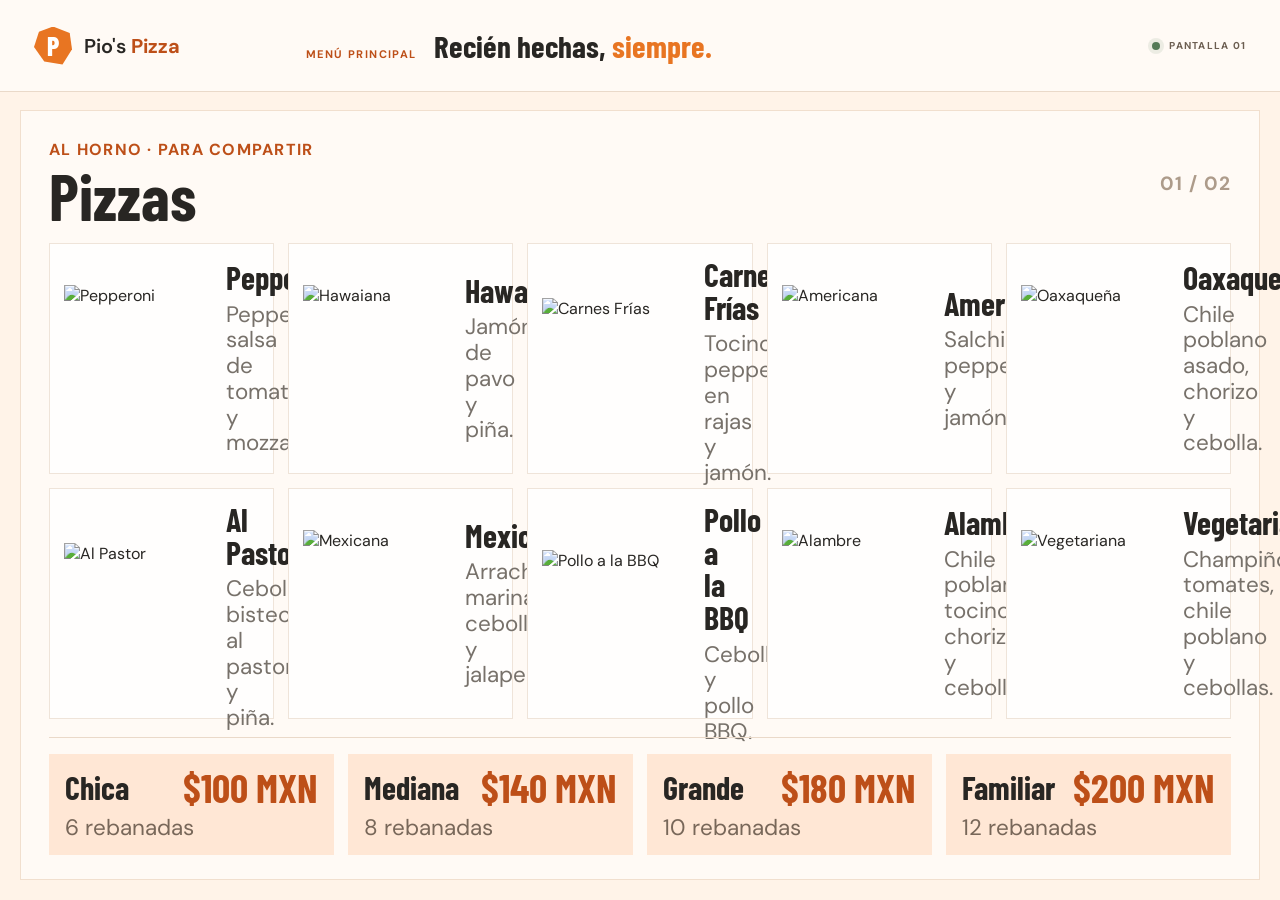
==== pantalla1.html @ 8a26db6a "Add files via upload" ====
<!doctype html>
<html lang="es">
<head>
  <meta charset="utf-8">
  <meta name="viewport" content="width=device-width, initial-scale=1">
  <meta name="theme-color" content="#f4a261">
  <title>Pio's Pizza | Pizzas y hamburguesas</title>
  <link rel="preconnect" href="https://fonts.googleapis.com">
  <link rel="preconnect" href="https://fonts.gstatic.com" crossorigin>
  <link href="https://fonts.googleapis.com/css2?family=Barlow+Condensed:wght@500;600;700;800&family=DM+Sans:wght@400;500;600;700&display=swap" rel="stylesheet">
  <link rel="stylesheet" href="style.css">
</head>
<body class="menu-screen" data-screen="one">
  <header class="tv-header">
    <a class="brand-lockup" href="index.html" aria-label="Volver a elegir pantalla">
      <span class="brand-mark" aria-hidden="true">P</span><span>Pio's <strong>Pizza</strong></span>
    </a>
    <div class="tv-heading"><span class="eyebrow">MENÚ PRINCIPAL</span><h1>Recién hechas, <em>siempre.</em></h1></div>
    <div class="screen-badge"><span class="live-dot"></span> PANTALLA 01</div>
  </header>
  <main class="tv-main tv-main-one" data-carousel="screen-one">
    <section class="menu-panel pizza-panel" aria-labelledby="pizzas-title">
      <div class="section-heading">
        <div><span class="section-kicker">AL HORNO · PARA COMPARTIR</span><h2 id="pizzas-title">Pizzas</h2></div>
        <span class="section-index">01 / 02</span>
      </div>
      <div id="pizza-grid" class="pizza-grid" aria-label="Especialidades de pizza"></div>
      <div id="pizza-sizes" class="pizza-sizes" aria-label="Tamaños, rebanadas y precios"></div>
    </section>
    <section class="menu-panel burger-panel" aria-labelledby="burgers-title">
      <div class="section-heading burger-heading">
        <div><span class="section-kicker">CLÁSICAS DE LA CASA</span><h2 id="burgers-title">Hamburguesas</h2></div>
        <span class="section-index">02 / 02</span>
      </div>
      <div id="burger-groups" class="burger-groups" aria-label="Combos y hamburguesas solas"></div>
      <div class="burger-note"><span class="note-star" aria-hidden="true">✳</span> Combos con hamburguesa, papas y refresco</div>
    </section>
  </main>
  <script src="app.js" defer></script>
</body>
</html>
---- style.css ----
@import url('https://fonts.googleapis.com/css2?family=Barlow+Condensed:wght@500;600;700;800&family=DM+Sans:wght@400;500;600;700&display=swap');

:root {
  color-scheme: light;
  --ink: #282623;
  --muted: #77716a;
  --paper: #fffaf5;
  --white: #fffefd;
  --orange: #e87522;
  --orange-deep: #bd4f18;
  --orange-pale: #ffe7d5;
  --line: #ead9c9;
  --green: #557b58;
  --display: 'Barlow Condensed', Impact, sans-serif;
  --body: 'DM Sans', 'Segoe UI', sans-serif;
}

* { box-sizing: border-box; }
html, body { width: 100%; height: 100%; margin: 0; }
body { color: var(--ink); background: var(--paper); font-family: var(--body); }
a { color: inherit; text-decoration: none; }

.home-screen {
  width: 100%; height: 100dvh; min-height: 0; overflow: hidden;
  display: grid; place-items: center;
  background-color: #fff4e9;
  background-image: radial-gradient(#e9a26c 0.75px, transparent 0.75px);
  background-size: 16px 16px;
}
.launcher {
  width: min(1440px, calc(100vw - 96px)); height: min(840px, calc(100dvh - 96px)); min-height: 0;
  display: grid; grid-template-columns: 0.92fr 1.08fr;
  background: var(--paper); box-shadow: 0 24px 90px #7e471d1a;
}
.launcher-copy { position: relative; z-index: 1; display: flex; flex-direction: column; padding: 44px 56px 32px; }
.brand-lockup { display: inline-flex; align-items: center; gap: 12px; width: fit-content; font-size: 22px; font-weight: 600; letter-spacing: 0; }
.brand-lockup strong { color: var(--orange-deep); font-weight: 700; }
.brand-mark { display: grid; place-items: center; width: 42px; aspect-ratio: 1; background: var(--orange); color: white; font: 800 29px/1 var(--display); clip-path: polygon(50% 0%, 94% 17%, 100% 60%, 75% 100%, 27% 92%, 0 54%, 13% 14%); }
.launcher-heading { margin: auto 0 34px; }
.eyebrow, .section-kicker { color: var(--orange-deep); font-size: 11px; font-weight: 700; letter-spacing: 1.4px; }
.launcher-heading h1 { margin: 14px 0 12px; font: 800 84px/0.88 var(--display); letter-spacing: 0; }
.launcher-heading h1 span { color: var(--orange); }
.launcher-note { max-width: 350px; margin: 0; color: var(--muted); font-size: 16px; line-height: 1.55; }
.screen-links { display: grid; gap: 12px; }
.screen-link { display: grid; grid-template-columns: 52px 1fr 28px; align-items: center; gap: 16px; min-height: 78px; padding: 12px 18px; background: var(--white); border: 1px solid var(--line); transition: border-color 160ms ease, transform 160ms ease, background 160ms ease; }
.screen-link:hover, .screen-link:focus-visible { transform: translateX(4px); border-color: var(--orange); background: #fff3e9; outline: none; }
.screen-number { color: var(--orange); font: 700 30px/1 var(--display); }
.screen-link-label { display: grid; gap: 3px; }
.screen-link-label strong { font: 700 25px/1 var(--display); }
.screen-link-label small { color: var(--muted); font-size: 12px; }
.screen-arrow { color: var(--orange); font-size: 22px; text-align: right; }
.launcher-footer { margin: auto 0 0; padding-top: 26px; color: #9b8a7a; font-size: 9px; font-weight: 700; letter-spacing: 1.45px; }
.launcher-footer span { padding: 0 6px; color: var(--orange); }
.launcher-image { position: relative; min-width: 0; background: #bd5b23 url('https://images.unsplash.com/photo-1574071318508-1cdbab80d002?auto=format&fit=crop&w=1400&q=88') center / cover; }
.launcher-image::after { position: absolute; inset: 0; content: ''; background: linear-gradient(180deg, transparent 58%, #25150db0); }
.image-caption { position: absolute; z-index: 1; right: 30px; bottom: 28px; left: 30px; display: flex; justify-content: space-between; color: white; font-size: 10px; font-weight: 700; letter-spacing: 1.4px; }

.menu-screen { height: 100dvh; overflow: hidden; background: #fff3e8; }
.tv-header { height: 92px; display: grid; grid-template-columns: 250px 1fr 190px; align-items: center; gap: 22px; padding: 0 34px; background: var(--paper); border-bottom: 1px solid var(--line); }
.tv-header .brand-lockup { font-size: 20px; }
.tv-header .brand-mark { width: 38px; font-size: 26px; }
.tv-heading { display: flex; align-items: baseline; gap: 17px; min-width: 0; }
.tv-heading .eyebrow { white-space: nowrap; }
.tv-heading h1 { margin: 0; font: 700 31px/1 var(--display); letter-spacing: 0; white-space: nowrap; }
.tv-heading h1 em { color: var(--orange); font-style: normal; }
.screen-badge { justify-self: end; display: flex; align-items: center; gap: 9px; color: #6c5e51; font-size: 10px; font-weight: 700; letter-spacing: 1.25px; }
.live-dot { width: 8px; aspect-ratio: 1; border-radius: 50%; background: var(--green); box-shadow: 0 0 0 4px #557b581c; }
.tv-main { height: calc(100dvh - 92px); padding: 18px 20px 20px; }
.tv-main-one { display: grid; grid-template-columns: minmax(0, 1.63fr) minmax(490px, 0.9fr); gap: 18px; }
.menu-panel { min-width: 0; min-height: 0; background: var(--paper); border: 1px solid #f1dfce; }
.pizza-panel { display: grid; grid-template-rows: auto minmax(0, 1fr) auto; padding: 18px 20px 16px; }
.section-heading { min-height: 57px; display: flex; align-items: center; justify-content: space-between; gap: 10px; }
.section-heading h2 { margin: 0; font: 700 34px/0.98 var(--display); letter-spacing: 0; }
.section-kicker { display: block; margin-bottom: 2px; font-size: 9px; letter-spacing: 1.25px; }
.section-index { align-self: center; color: #ad9b8a; font-size: 10px; font-weight: 700; letter-spacing: 1px; }
.pizza-grid { min-height: 0; display: grid; grid-template-columns: repeat(2, minmax(0, 1fr)); grid-template-rows: repeat(5, minmax(0, 1fr)); gap: 8px 10px; padding: 7px 0 12px; }
.pizza-card { min-width: 0; min-height: 0; display: grid; grid-template-columns: 112px minmax(0, 1fr); align-items: center; gap: 12px; padding: 8px; background: var(--white); border: 1px solid #efe4d9; }
.pizza-card img { width: 112px; height: 100%; min-height: 0; max-height: 108px; object-fit: cover; }
.pizza-card h3, .burger-item h3, .menu-item h3 { margin: 0; font: 700 21px/1 var(--display); letter-spacing: 0; }
.pizza-card p { margin: 5px 0 0; color: var(--muted); font-size: 11px; line-height: 1.25; }
.pizza-sizes { display: grid; grid-template-columns: repeat(4, minmax(0, 1fr)); gap: 8px; padding-top: 11px; border-top: 1px solid var(--line); }
.size-price { display: grid; grid-template-columns: auto 1fr; align-items: center; gap: 1px 7px; padding: 9px 10px; background: var(--orange-pale); }
.size-price strong { font: 700 17px/1 var(--display); }
.size-price b { justify-self: end; color: var(--orange-deep); font: 700 18px/1 var(--display); }
.size-price span { grid-column: 1 / -1; color: #786759; font-size: 10px; }
.burger-panel { display: grid; grid-template-rows: auto minmax(0, 1fr) auto; padding: 18px 18px 14px; }
.burger-heading h2 { font-size: 33px; }
.burger-groups { min-height: 0; display: grid; grid-template-rows: 1fr 1fr; gap: 10px; padding: 4px 0 9px; }
.burger-group { min-height: 0; display: grid; grid-template-rows: auto repeat(4, minmax(0, 1fr)); gap: 5px; }
.burger-group-title { margin: 0; padding: 0 0 5px; color: var(--orange-deep); border-bottom: 1px solid var(--line); font: 700 17px/1 var(--display); }
.burger-item { min-height: 0; display: grid; grid-template-columns: 62px minmax(0, 1fr) auto; align-items: center; gap: 10px; padding: 4px 7px; background: var(--white); border: 1px solid #efe4d9; }
.burger-item img { width: 62px; height: 50px; object-fit: cover; }
.burger-item h3 { font-size: 17px; }
.burger-item p { margin: 3px 0 0; color: var(--muted); font-size: 9px; line-height: 1.2; }
.burger-item b { color: var(--orange-deep); font: 700 20px/1 var(--display); white-space: nowrap; }
.burger-note { display: flex; align-items: center; gap: 8px; padding-top: 9px; color: #76685c; border-top: 1px solid var(--line); font-size: 10px; }
.note-star { color: var(--orange); font-size: 15px; }

.tv-main-two { display: grid; grid-template-columns: 1.04fr 0.96fr; grid-template-rows: minmax(0, 1fr) minmax(0, 1fr); gap: 14px; }
.compact-panel { display: grid; grid-template-rows: auto minmax(0, 1fr); padding: 13px 15px 14px; }
.compact-panel .section-heading { min-height: 46px; }
.compact-panel .section-heading h2 { font-size: 29px; }
.compact-panel .section-kicker { font-size: 8px; }
.item-grid { min-height: 0; display: grid; grid-template-columns: repeat(2, minmax(0, 1fr)); grid-auto-rows: minmax(0, 1fr); gap: 6px; padding-top: 5px; }
.menu-item { min-width: 0; min-height: 0; display: grid; grid-template-columns: 72px minmax(0, 1fr) auto; align-items: center; gap: 9px; padding: 5px 8px 5px 5px; background: var(--white); border: 1px solid #efe4d9; }
.menu-item img { width: 72px; height: 58px; object-fit: cover; }
.menu-item h3 { font-size: 17px; }
.menu-item p { margin: 3px 0 0; color: var(--muted); font-size: 9px; line-height: 1.15; }
.menu-item .flavors { color: var(--orange-deep); font-size: 8px; font-weight: 700; }
.menu-item b { align-self: start; padding-top: 2px; color: var(--orange-deep); font: 700 18px/1 var(--display); white-space: nowrap; }
.dessert-grid { grid-template-columns: repeat(3, minmax(0, 1fr)); }
.dessert-grid .menu-item { grid-template-columns: minmax(0, 1fr); grid-template-rows: minmax(0, 1fr) auto auto; gap: 7px; padding: 10px; }
.dessert-grid .menu-item img { width: 100%; height: min(145px, 46%); min-height: 80px; object-fit: cover; }
.dessert-grid .menu-item h3 { font-size: 20px; }
.dessert-grid .menu-item b { grid-column: 1; align-self: end; }

@media (max-width: 1250px) {
  .launcher { width: calc(100vw - 48px); height: calc(100vh - 48px); min-height: 0; margin: 24px auto; }
  .launcher-copy { padding: 30px 34px 24px; }
  .launcher-heading h1 { font-size: 72px; }
  .tv-header { grid-template-columns: 190px 1fr 150px; padding: 0 22px; }
  .tv-main-one { grid-template-columns: minmax(0, 1.5fr) minmax(390px, 0.9fr); gap: 12px; padding: 12px; }
  .pizza-panel, .burger-panel { padding: 12px; }
  .pizza-card { grid-template-columns: 84px minmax(0, 1fr); gap: 8px; padding: 6px; }
  .pizza-card h3 { font-size: 18px; }
  .pizza-card p { font-size: 9px; }
  .burger-item { grid-template-columns: 48px minmax(0, 1fr) auto; gap: 7px; }
  .burger-item img { width: 48px; height: 42px; }
  .burger-item h3 { font-size: 15px; }
  .tv-main-two { padding: 12px; gap: 10px; }
  .compact-panel { padding: 10px; }
  .menu-item { grid-template-columns: 54px minmax(0, 1fr) auto; gap: 6px; padding: 4px; }
  .menu-item img { width: 54px; height: 48px; }
  .menu-item h3 { font-size: 15px; }
  .menu-item p { font-size: 8px; }
}
@media (max-width: 900px) {
  .launcher { grid-template-columns: 1fr 0.75fr; }
  .launcher-copy { padding: 28px 24px 20px; }
  .launcher-heading h1 { font-size: 62px; }
  .tv-header { height: 76px; grid-template-columns: 155px 1fr 118px; gap: 10px; padding: 0 14px; }
  .tv-header .brand-lockup { gap: 7px; font-size: 16px; }
  .tv-header .brand-mark { width: 30px; font-size: 21px; }
  .tv-heading { display: block; }
  .tv-heading .eyebrow { font-size: 8px; }
  .tv-heading h1 { font-size: 24px; }
  .screen-badge { font-size: 8px; }
  .tv-main { height: calc(100dvh - 76px); }
  .tv-main-one { grid-template-columns: minmax(0, 1.4fr) minmax(315px, 0.9fr); padding: 8px; gap: 8px; }
  .pizza-panel, .burger-panel { padding: 9px; }
  .section-heading h2 { font-size: 27px; }
  .pizza-grid { gap: 5px; }
  .pizza-card { grid-template-columns: 62px minmax(0, 1fr); gap: 6px; padding: 4px; }
  .pizza-card h3 { font-size: 16px; }
  .pizza-card p { font-size: 8px; }
  .size-price { padding: 6px; }
  .size-price strong, .size-price b { font-size: 15px; }
  .size-price span { font-size: 8px; }
  .burger-heading h2 { font-size: 26px; }
  .burger-item { grid-template-columns: 38px minmax(0, 1fr) auto; gap: 4px; padding: 3px; }
  .burger-item img { width: 38px; height: 34px; }
  .burger-item h3 { font-size: 13px; }
  .burger-item b { font-size: 16px; }
  .tv-main-two { padding: 8px; gap: 7px; }
  .compact-panel { padding: 7px; }
  .compact-panel .section-heading { min-height: 38px; }
  .compact-panel .section-heading h2 { font-size: 23px; }
  .menu-item { grid-template-columns: 42px minmax(0, 1fr) auto; gap: 4px; padding: 3px; }
  .menu-item img { width: 42px; height: 40px; }
  .menu-item h3 { font-size: 13px; }
  .menu-item p { font-size: 7px; }
  .menu-item .flavors { font-size: 6px; }
  .menu-item b { font-size: 15px; }
  .dessert-grid .menu-item { grid-template-columns: 40px minmax(0, 1fr); gap: 4px; padding: 4px; }
  .dessert-grid .menu-item img { width: 40px; height: 48px; }
  .dessert-grid .menu-item h3 { font-size: 14px; }
}
@media (prefers-reduced-motion: reduce) { *, *::before, *::after { scroll-behavior: auto !important; transition-duration: 0.01ms !important; } }

[hidden] { display: none !important; }

@keyframes menu-slide-in {
  from { opacity: 0; transform: translateY(12px); }
  to { opacity: 1; transform: translateY(0); }
}

.tv-main.is-carousel { display: grid; grid-template-columns: minmax(0, 1fr); grid-template-rows: minmax(0, 1fr); gap: 0; }
.tv-main.is-carousel .menu-panel { grid-column: 1; grid-row: 1; width: 100%; height: 100%; padding: 24px 28px; }
.tv-main.is-carousel .menu-panel.is-active { animation: menu-slide-in 520ms ease both; }
.tv-main.is-carousel .section-heading { min-height: 96px; }
.tv-main.is-carousel .section-heading h2 { font-size: 4rem; }
.tv-main.is-carousel .section-kicker { margin-bottom: 5px; font-size: 1rem; }
.tv-main.is-carousel .section-index { font-size: 1.2rem; }

.tv-main-one.is-carousel .pizza-panel { grid-template-rows: auto minmax(0, 1fr) auto; }
.tv-main-one.is-carousel .pizza-grid { grid-template-columns: repeat(5, minmax(0, 1fr)); grid-template-rows: repeat(2, minmax(0, 1fr)); gap: 14px; padding: 12px 0 18px; }
.tv-main-one.is-carousel .pizza-card { grid-template-columns: 148px minmax(0, 1fr); gap: 14px; padding: 14px; }
.tv-main-one.is-carousel .pizza-card img { width: 148px; height: 148px; max-height: none; }
.tv-main-one.is-carousel .pizza-card h3,
.tv-main-one.is-carousel .burger-item h3 { font-size: 2rem; line-height: 1.02; }
.tv-main-one.is-carousel .pizza-card p,
.tv-main-one.is-carousel .burger-item p { margin-top: 8px; font-size: 1.4rem; line-height: 1.15; }
.tv-main-one.is-carousel .pizza-sizes { gap: 14px; padding-top: 16px; }
.tv-main-one.is-carousel .size-price { gap: 6px 10px; padding: 13px 16px; }
.tv-main-one.is-carousel .size-price strong { font-size: 2rem; }
.tv-main-one.is-carousel .size-price b,
.tv-main-one.is-carousel .burger-item b { font-size: 2.5rem; }
.tv-main-one.is-carousel .size-price span { font-size: 1.4rem; }
.tv-main-one.is-carousel .burger-panel { grid-template-rows: auto minmax(0, 1fr) auto; }
.tv-main-one.is-carousel .burger-groups { grid-template-columns: repeat(2, minmax(0, 1fr)); grid-template-rows: minmax(0, 1fr); gap: 24px; padding: 10px 0 16px; }
.tv-main-one.is-carousel .burger-group { grid-template-rows: auto repeat(4, minmax(0, 1fr)); gap: 10px; }
.tv-main-one.is-carousel .burger-group-title { padding-bottom: 10px; font-size: 2rem; }
.tv-main-one.is-carousel .burger-item { grid-template-columns: 116px minmax(0, 1fr) auto; gap: 14px; padding: 10px 14px; }
.tv-main-one.is-carousel .burger-item img { width: 116px; height: 108px; }
.tv-main-one.is-carousel .burger-note { gap: 12px; padding-top: 14px; font-size: 1.4rem; }
.tv-main-one.is-carousel .note-star { font-size: 1.6rem; }

.tv-main-two.is-carousel .compact-panel { grid-template-rows: auto minmax(0, 1fr); }
.tv-main-two.is-carousel .compact-panel .section-heading { min-height: 96px; }
.tv-main-two.is-carousel .item-grid { gap: 14px; padding-top: 10px; }
.tv-main-two.is-carousel .snacks-panel .item-grid,
.tv-main-two.is-carousel .cold-panel .item-grid { grid-template-columns: repeat(3, minmax(0, 1fr)); grid-template-rows: repeat(3, minmax(0, 1fr)); grid-auto-rows: auto; }
.tv-main-two.is-carousel .hot-panel .item-grid { grid-template-columns: repeat(4, minmax(0, 1fr)); grid-template-rows: repeat(2, minmax(0, 1fr)); grid-auto-rows: auto; }
.tv-main-two.is-carousel .menu-item { grid-template-columns: 148px minmax(0, 1fr) auto; gap: 14px; padding: 12px; }
.tv-main-two.is-carousel .menu-item img { width: 148px; height: 136px; }
.tv-main-two.is-carousel .menu-item h3 { font-size: 2rem; line-height: 1.02; }
.tv-main-two.is-carousel .menu-item p,
.tv-main-two.is-carousel .menu-item .flavors { margin-top: 8px; font-size: 1.4rem; line-height: 1.15; }
.tv-main-two.is-carousel .menu-item b { padding-top: 3px; font-size: 2.5rem; }
.tv-main-two.is-carousel .dessert-grid { grid-template-columns: repeat(3, minmax(0, 1fr)); grid-template-rows: minmax(0, 1fr); }
.tv-main-two.is-carousel .dessert-grid .menu-item { grid-template-columns: minmax(0, 1fr); grid-template-rows: minmax(0, 1fr) auto auto; gap: 10px; padding: 16px; }
.tv-main-two.is-carousel .dessert-grid .menu-item img { width: 100%; height: min(320px, 42%); min-height: 200px; }
.tv-main-two.is-carousel .dessert-grid .menu-item h3 { font-size: 2.5rem; }
.tv-main-two.is-carousel .dessert-grid .menu-item p { display: block; margin: 0; font-size: 1.4rem; }
.tv-main-two.is-carousel .dessert-grid .menu-item b { grid-column: 1; align-self: end; }

@media (prefers-reduced-motion: reduce) {
  .tv-main.is-carousel .menu-panel.is-active { animation: none; }
}
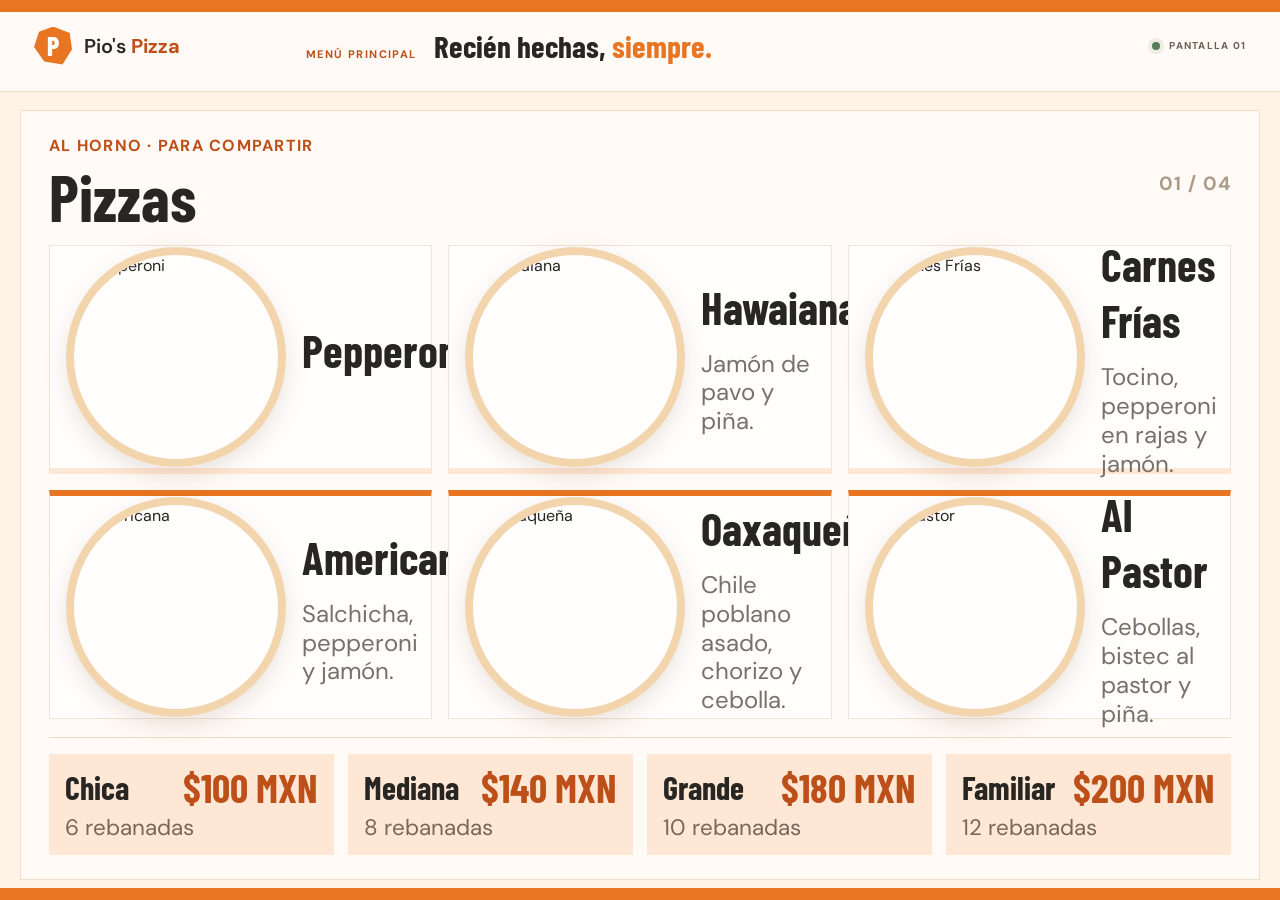
==== commit 8d9d1a14: "Add files via upload" ====
--- a/pantalla1.html
+++ b/pantalla1.html
@@ -10,7 +10,7 @@
   <link href="https://fonts.googleapis.com/css2?family=Barlow+Condensed:wght@500;600;700;800&family=DM+Sans:wght@400;500;600;700&display=swap" rel="stylesheet">
   <link rel="stylesheet" href="style.css">
 </head>
-<body class="menu-screen" data-screen="one">
+<body class="menu-screen tv-frame" data-screen="one">
   <header class="tv-header">
     <a class="brand-lockup" href="index.html" aria-label="Volver a elegir pantalla">
       <span class="brand-mark" aria-hidden="true">P</span><span>Pio's <strong>Pizza</strong></span>
@@ -18,22 +18,36 @@
     <div class="tv-heading"><span class="eyebrow">MENÚ PRINCIPAL</span><h1>Recién hechas, <em>siempre.</em></h1></div>
     <div class="screen-badge"><span class="live-dot"></span> PANTALLA 01</div>
   </header>
-  <main class="tv-main tv-main-one" data-carousel="screen-one">
-    <section class="menu-panel pizza-panel" aria-labelledby="pizzas-title">
+  <main class="tv-main tv-main-one" data-carousel="screen-one" data-carousel-interval="10000">
+    <section class="menu-panel pizza-panel pizza-page pizza-page-one" aria-labelledby="pizzas-title">
       <div class="section-heading">
         <div><span class="section-kicker">AL HORNO · PARA COMPARTIR</span><h2 id="pizzas-title">Pizzas</h2></div>
         <span class="section-index">01 / 02</span>
       </div>
-      <div id="pizza-grid" class="pizza-grid" aria-label="Especialidades de pizza"></div>
-      <div id="pizza-sizes" class="pizza-sizes" aria-label="Tamaños, rebanadas y precios"></div>
+      <div id="pizza-grid-page-one" class="pizza-grid" aria-label="Página 1 de 2: seis especialidades de pizza, con fotos, nombres y descripciones"></div>
+      <div id="pizza-sizes-page-one" class="pizza-sizes" aria-label="Tamaños, rebanadas y precios"></div>
     </section>
-    <section class="menu-panel burger-panel" aria-labelledby="burgers-title">
-      <div class="section-heading burger-heading">
-        <div><span class="section-kicker">CLÁSICAS DE LA CASA</span><h2 id="burgers-title">Hamburguesas</h2></div>
+    <section class="menu-panel pizza-panel pizza-page pizza-page-two" aria-labelledby="pizzas-page-two-title">
+      <div class="section-heading">
+        <div><span class="section-kicker">MÁS FAVORITAS · PARA COMPARTIR</span><h2 id="pizzas-page-two-title">Pizzas</h2></div>
         <span class="section-index">02 / 02</span>
       </div>
-      <div id="burger-groups" class="burger-groups" aria-label="Combos y hamburguesas solas"></div>
-      <div class="burger-note"><span class="note-star" aria-hidden="true">✳</span> Combos con hamburguesa, papas y refresco</div>
+      <div id="pizza-grid-page-two" class="pizza-grid" aria-label="Página 2 de 2: seis especialidades de pizza, con fotos, nombres y descripciones"></div>
+      <div id="pizza-sizes-page-two" class="pizza-sizes" aria-label="Tamaños, rebanadas y precios"></div>
+    </section>
+    <section class="menu-panel burger-panel burger-combos-page" aria-labelledby="burger-combos-title">
+      <div class="section-heading burger-heading">
+        <div><span class="section-kicker">CLÁSICAS DE LA CASA · CON PAPAS Y REFRESCO</span><h2 id="burger-combos-title">Combos de Hamburguesa</h2></div>
+        <span class="section-index">03 / 04</span>
+      </div>
+      <div id="combo-list" class="burger-grid" aria-label="Combos de hamburguesa"></div>
+    </section>
+    <section class="menu-panel burger-panel burger-solos-page" aria-labelledby="burgers-title">
+      <div class="section-heading burger-heading">
+        <div><span class="section-kicker">CLÁSICAS DE LA CASA · HAMBURGUESAS SOLAS</span><h2 id="burgers-title">Hamburguesas</h2></div>
+        <span class="section-index">04 / 04</span>
+      </div>
+      <div id="solo-burger-list" class="burger-grid" aria-label="Hamburguesas solas"></div>
     </section>
   </main>
   <script src="app.js" defer></script>
--- a/style.css
+++ b/style.css
@@ -56,6 +56,10 @@
 .image-caption { position: absolute; z-index: 1; right: 30px; bottom: 28px; left: 30px; display: flex; justify-content: space-between; color: white; font-size: 10px; font-weight: 700; letter-spacing: 1.4px; }
 
 .menu-screen { height: 100dvh; overflow: hidden; background: #fff3e8; }
+.menu-screen.tv-frame::before,
+.menu-screen.tv-frame::after { position: fixed; z-index: 10; right: 0; left: 0; height: 12px; background: var(--orange); content: ""; pointer-events: none; }
+.menu-screen.tv-frame::before { top: 0; }
+.menu-screen.tv-frame::after { bottom: 0; }
 .tv-header { height: 92px; display: grid; grid-template-columns: 250px 1fr 190px; align-items: center; gap: 22px; padding: 0 34px; background: var(--paper); border-bottom: 1px solid var(--line); }
 .tv-header .brand-lockup { font-size: 20px; }
 .tv-header .brand-mark { width: 38px; font-size: 26px; }
@@ -188,7 +192,7 @@
 .tv-main.is-carousel .menu-panel { grid-column: 1; grid-row: 1; width: 100%; height: 100%; padding: 24px 28px; }
 .tv-main.is-carousel .menu-panel.is-active { animation: menu-slide-in 520ms ease both; }
 .tv-main.is-carousel .section-heading { min-height: 96px; }
-.tv-main.is-carousel .section-heading h2 { font-size: 4rem; }
+.tv-main.is-carousel .section-heading h2 { font-size: 4rem; line-height: 1.12; }
 .tv-main.is-carousel .section-kicker { margin-bottom: 5px; font-size: 1rem; }
 .tv-main.is-carousel .section-index { font-size: 1.2rem; }
 
@@ -234,6 +238,24 @@
 .tv-main-two.is-carousel .dessert-grid .menu-item p { display: block; margin: 0; font-size: 1.4rem; }
 .tv-main-two.is-carousel .dessert-grid .menu-item b { grid-column: 1; align-self: end; }
 
+.tv-main-one.is-carousel .pizza-page { grid-template-rows: auto minmax(0, 1fr) auto; }
+.tv-main-one.is-carousel .pizza-page .pizza-grid { grid-template-columns: repeat(3, minmax(0, 1fr)); grid-template-rows: repeat(2, minmax(0, 1fr)); gap: 16px; padding: 12px 0 18px; }
+.tv-main-one.is-carousel .pizza-page .pizza-card { grid-template-columns: minmax(220px, 0.78fr) minmax(0, 1fr); grid-template-rows: minmax(0, 1fr); align-items: center; gap: 16px; padding: 16px; }
+.tv-main-one.is-carousel .pizza-page .pizza-card img { justify-self: center; width: 220px; height: 220px; min-height: 0; max-height: none; object-fit: cover; border: 8px solid #f2d4ad; border-radius: 50%; box-shadow: 0 8px 22px #784b2526; }
+.tv-main-one.is-carousel .pizza-card-copy h3 { padding-block: 2px; font-size: 2.8rem; line-height: 1.25; }
+.tv-main-one.is-carousel .pizza-card-copy p { margin-top: 12px; font-size: 1.5rem; line-height: 1.2; }
+.tv-main-one.is-carousel .pizza-page .pizza-card:nth-child(n+4) { border-top: 6px solid var(--orange); }
+.tv-main-one.is-carousel .pizza-page .pizza-card:nth-child(-n+3) { border-bottom: 6px solid var(--orange-pale); }
+.tv-main-one.is-carousel .burger-panel { grid-template-rows: auto minmax(0, 1fr); }
+.tv-main-one.is-carousel .burger-panel .section-heading { min-height: 110px; }
+.tv-main-one.is-carousel .burger-heading h2 { font-size: 4rem; }
+.tv-main-one.is-carousel .burger-grid { min-height: 0; display: grid; grid-template-columns: repeat(2, minmax(0, 1fr)); grid-template-rows: repeat(2, minmax(0, 1fr)); gap: 18px; padding-top: 12px; }
+.tv-main-one.is-carousel .burger-item { grid-template-columns: minmax(180px, 0.75fr) minmax(0, 1fr) auto; gap: 16px; padding: 16px; }
+.tv-main-one.is-carousel .burger-item img { width: 100%; height: 100%; min-height: 0; max-height: 260px; object-fit: cover; border-radius: 5px; }
+.tv-main-one.is-carousel .burger-item h3 { font-size: 2.2rem; line-height: 1.12; }
+.tv-main-one.is-carousel .burger-item p { margin-top: 10px; font-size: 1.3rem; line-height: 1.2; }
+.tv-main-one.is-carousel .burger-item b { font-size: 2.5rem; }
+
 @media (prefers-reduced-motion: reduce) {
   .tv-main.is-carousel .menu-panel.is-active { animation: none; }
 }
